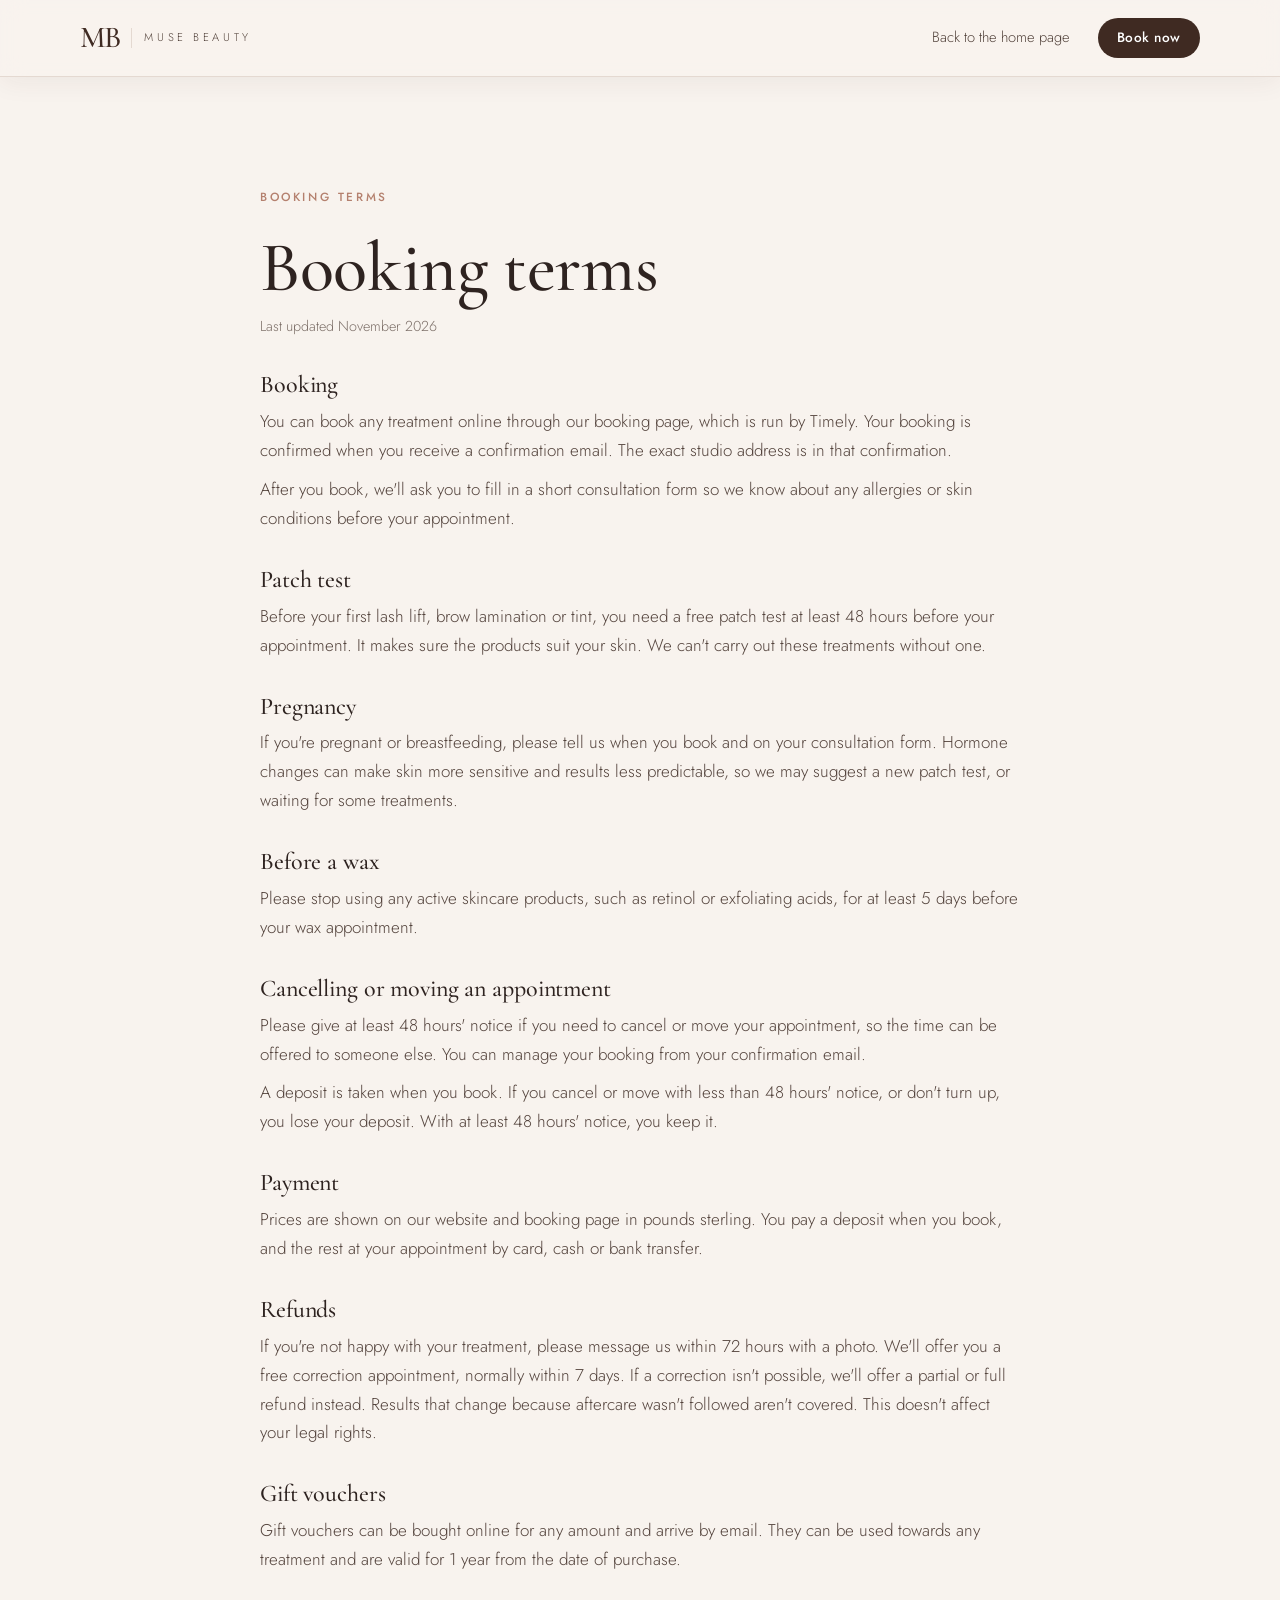
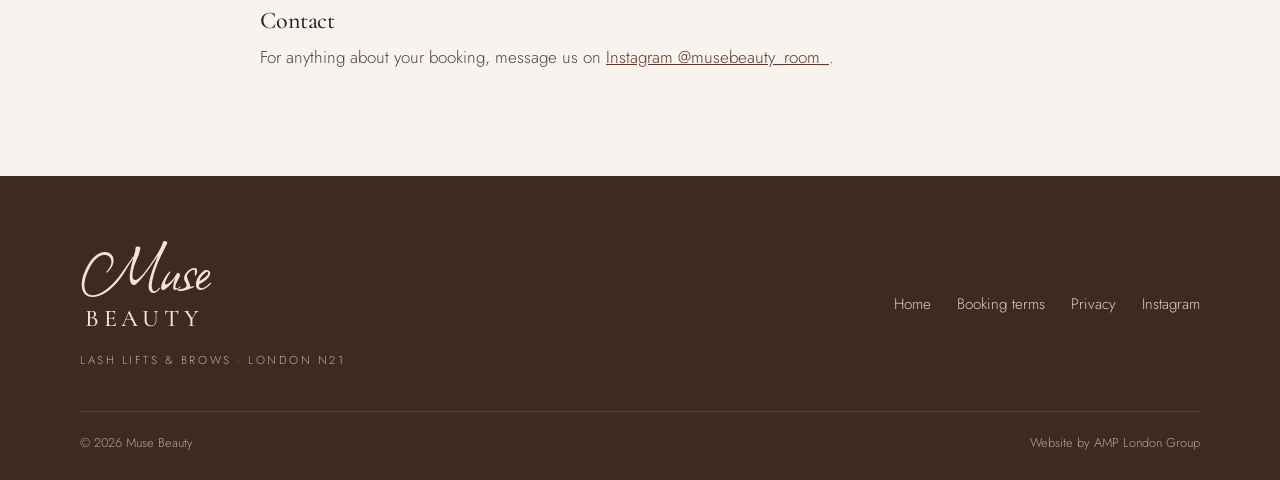
==== booking-terms.html @ 74c3582d "Muse Beauty website: first live version Co-Authored-By: Claude Opus 5.5 <noreply@anthropic.com>" ====
<!doctype html>
<html lang="en-GB">
<head>
<meta charset="utf-8">
<meta name="viewport" content="width=device-width, initial-scale=1">
<title>Booking terms | Muse Beauty</title>
<meta name="description" content="Booking, patch test, cancellation and gift voucher terms for Muse Beauty, London N21.">
<link rel="canonical" href="https://musebeautyroom.co.uk/booking-terms.html">
<meta property="og:url" content="https://musebeautyroom.co.uk/booking-terms.html">
<meta name="theme-color" content="#F8F3EE">
<link rel="icon" href="assets/favicon.svg" type="image/svg+xml">
<link rel="preconnect" href="https://fonts.googleapis.com">
<link rel="preconnect" href="https://fonts.gstatic.com" crossorigin>
<link href="https://fonts.googleapis.com/css2?family=Allison&family=Cormorant+Garamond:ital,wght@0,500;0,600;1,500&family=Jost:wght@300;400;500&display=swap" rel="stylesheet">
<link rel="stylesheet" href="css/style.css">
</head>
<body class="legal-page">
<header class="site-header is-scrolled">
  <div class="wrap header-in">
    <a class="brand" href="index.html" aria-label="Muse Beauty, home">
      <span class="mono" aria-hidden="true">MB</span>
      <span class="brand-name">Muse Beauty</span>
    </a>
    <nav class="legal-nav" aria-label="Main"><a href="index.html">Back to the home page</a></nav>
    <a class="btn btn-dark btn-sm" href="https://bookings.gettimely.com/musebeauty1/bb/book" target="_blank" rel="noopener">Book now</a>
  </div>
</header>
<main class="section legal">
  <div class="wrap narrow">
    <span class="eyebrow">Booking terms</span>
    <h1>Booking terms</h1>
    <p class="updated">Last updated November 2026</p>

    <h2>Booking</h2>
    <p>You can book any treatment online through our booking page, which is run by Timely. Your booking is confirmed when you receive a confirmation email. The exact studio address is in that confirmation.</p>
    <p>After you book, we'll ask you to fill in a short consultation form so we know about any allergies or skin conditions before your appointment.</p>

    <h2>Patch test</h2>
    <p>Before your first lash lift, brow lamination or tint, you need a free patch test at least 48 hours before your appointment. It makes sure the products suit your skin. We can't carry out these treatments without one.</p>

    <h2>Pregnancy</h2>
    <p>If you're pregnant or breastfeeding, please tell us when you book and on your consultation form. Hormone changes can make skin more sensitive and results less predictable, so we may suggest a new patch test, or waiting for some treatments.</p>

    <h2>Before a wax</h2>
    <p>Please stop using any active skincare products, such as retinol or exfoliating acids, for at least 5 days before your wax appointment.</p>

    <h2>Cancelling or moving an appointment</h2>
    <p>Please give at least 48 hours' notice if you need to cancel or move your appointment, so the time can be offered to someone else. You can manage your booking from your confirmation email.</p>
    <p>A deposit is taken when you book. If you cancel or move with less than 48 hours' notice, or don't turn up, you lose your deposit. With at least 48 hours' notice, you keep it.</p>

    <h2>Payment</h2>
    <p>Prices are shown on our website and booking page in pounds sterling. You pay a deposit when you book, and the rest at your appointment by card, cash or bank transfer.</p>

    <h2>Refunds</h2>
    <p>If you're not happy with your treatment, please message us within 72 hours with a photo. We'll offer you a free correction appointment, normally within 7 days. If a correction isn't possible, we'll offer a partial or full refund instead. Results that change because aftercare wasn't followed aren't covered. This doesn't affect your legal rights.</p>

    <h2>Gift vouchers</h2>
    <p>Gift vouchers can be bought online for any amount and arrive by email. They can be used towards any treatment and are valid for 1 year from the date of purchase.</p>

    <h2>Contact</h2>
    <p>For anything about your booking, message us on <a href="https://www.instagram.com/musebeauty_room_" target="_blank" rel="noopener">Instagram @musebeauty_room_</a>.</p>
  </div>
</main>
<footer class="site-footer">
  <div class="wrap footer-in">
    <div class="f-brand">
      <span class="script f-script">Muse</span>
      <span class="serif-cap f-cap">Beauty</span>
      <span class="f-tag">Lash Lifts &amp; Brows · London N21</span>
    </div>
    <nav class="f-links" aria-label="Footer">
      <a href="index.html">Home</a>
      <a href="booking-terms.html">Booking terms</a>
      <a href="privacy.html">Privacy</a>
      <a href="https://www.instagram.com/musebeauty_room_" target="_blank" rel="noopener">Instagram</a>
    </nav>
  </div>
  <div class="wrap f-legal">
    <span>© 2026 Muse Beauty</span>
    <span>Website by AMP London Group</span>
  </div>
</footer>
</body>
</html>
---- css/style.css ----
/* Muse Beauty, draft (Oct 2026). Brand from her logo: greige panel, cocoa script, cream paper.
   Type: Allison (the "Muse" signature), Cormorant Garamond (the BEAUTY capitals), Jost (body).
   Motion: motion-kit/ (data-motion labels). Everything is visible without JS or with reduced motion. */

:root {
  --cream: #F8F3EE;
  --paper: #FFFDFB;
  --linen: #F1E9E2;
  --greige: #D3C8C0;
  --taupe: #A08E82;
  --mocha: #5B3A2C;
  --cocoa: #3F2A22;
  --ink: #2E2320;
  --body: #54443D;
  --blush: #F3E3DC;
  --rose: #B4806E;
  --line: #E4D9D1;

  --wash-a: rgba(211, 200, 192, 0.85);
  --wash-b: rgba(234, 205, 193, 0.55);
  --motion-ring: rgba(91, 58, 44, 0.35);

  --script: "Allison", "Brush Script MT", cursive;
  --serif: "Cormorant Garamond", "Iowan Old Style", Georgia, serif;
  --sans: "Jost", -apple-system, "Segoe UI", Roboto, sans-serif;

  --header-h: 76px;
  --radius: 18px;
  --shadow: 0 18px 50px rgba(63, 42, 34, 0.10);
}

* { margin: 0; padding: 0; box-sizing: border-box; }
html { scroll-behavior: smooth; scroll-padding-top: calc(var(--header-h) + 12px); }
@media (prefers-reduced-motion: reduce) { html { scroll-behavior: auto; } }
body { font-family: var(--sans); font-weight: 300; font-size: 1.0625rem; line-height: 1.7; color: var(--body); background: var(--cream); -webkit-font-smoothing: antialiased; }
img { max-width: 100%; display: block; }
a { color: inherit; }
b, strong { font-weight: 500; color: var(--ink); }

.wrap { width: min(1120px, 100% - 40px); margin-inline: auto; }
.wrap.narrow { width: min(760px, 100% - 40px); }
.center { text-align: center; }
.skip { position: absolute; left: -999px; top: 8px; background: var(--cocoa); color: #fff; padding: 8px 14px; border-radius: 8px; z-index: 100; }
.skip:focus { left: 12px; }
:focus-visible { outline: 2px solid var(--mocha); outline-offset: 3px; border-radius: 4px; }

h1, h2, h3 { font-family: var(--serif); font-weight: 500; color: var(--ink); line-height: 1.12; letter-spacing: -0.005em; }
h1 { font-size: clamp(2.6rem, 6vw, 4.4rem); }
h1 em, h2 em { font-style: italic; color: var(--mocha); }
h2 { font-size: clamp(2.1rem, 4vw, 3rem); }
h3 { font-size: 1.45rem; }

.eyebrow { display: inline-block; font-size: 0.74rem; font-weight: 500; letter-spacing: 0.22em; text-transform: uppercase; color: var(--rose); margin-bottom: 14px; }
.lede { font-size: 1.16rem; max-width: 34em; margin-top: 20px; }
.small { font-size: 0.85rem; opacity: 0.8; }

/* buttons */
.btn { display: inline-flex; align-items: center; justify-content: center; gap: 8px; min-height: 48px; padding: 0 26px; border-radius: 999px; font: 500 0.95rem/1 var(--sans); letter-spacing: 0.04em; text-decoration: none; border: 1px solid transparent; transition: background 0.25s ease, color 0.25s ease, border-color 0.25s ease, transform 0.25s ease; cursor: pointer; }
.btn-dark { background: var(--cocoa); color: #fff; }
.btn-dark:hover { background: var(--mocha); transform: translateY(-1px); }
.btn-line { border-color: var(--cocoa); color: var(--cocoa); background: transparent; }
.btn-line:hover { background: var(--cocoa); color: #fff; }
.btn-sm { min-height: 40px; padding: 0 18px; font-size: 0.85rem; }
.cta-row { display: flex; flex-wrap: wrap; gap: 12px; margin-top: 30px; }
.text-link { display: inline-flex; gap: 8px; margin-top: 18px; color: var(--mocha); font-weight: 500; text-decoration: none; border-bottom: 1px solid currentColor; padding-bottom: 2px; }

/* header */
.site-header { position: sticky; top: 0; z-index: 50; background: rgba(248, 243, 238, 0.86); backdrop-filter: saturate(140%) blur(12px); -webkit-backdrop-filter: saturate(140%) blur(12px); border-bottom: 1px solid transparent; transition: border-color 0.3s ease, box-shadow 0.3s ease; }
.site-header.is-scrolled { border-bottom-color: var(--line); box-shadow: 0 6px 24px rgba(63, 42, 34, 0.06); }
.header-in { height: var(--header-h); display: flex; align-items: center; gap: 28px; }
.brand { display: flex; align-items: center; gap: 12px; text-decoration: none; margin-right: auto; }
.mono { font-family: var(--serif); font-weight: 500; font-size: 1.9rem; letter-spacing: -0.06em; color: var(--cocoa); line-height: 1; }
.brand-name { font-size: 0.7rem; letter-spacing: 0.32em; text-transform: uppercase; color: var(--body); padding-left: 12px; border-left: 1px solid var(--line); }
.nav { display: flex; gap: 26px; }
.nav a { text-decoration: none; font-size: 0.92rem; color: var(--body); position: relative; padding: 6px 0; }
.nav a::after { content: ""; position: absolute; left: 0; right: 0; bottom: 0; height: 1px; background: var(--mocha); transform: scaleX(0); transform-origin: left; transition: transform 0.3s ease; }
.nav a:hover::after { transform: scaleX(1); }
.nav-toggle { display: none; width: 44px; height: 44px; border: 1px solid var(--line); border-radius: 50%; background: transparent; position: relative; cursor: pointer; }
.nav-toggle span { position: absolute; left: 13px; right: 13px; height: 1.5px; background: var(--cocoa); transition: transform 0.3s ease, top 0.3s ease; }
.nav-toggle span:first-child { top: 18px; } .nav-toggle span:last-child { top: 25px; }
.nav-toggle[aria-expanded="true"] span:first-child { top: 21px; transform: rotate(45deg); }
.nav-toggle[aria-expanded="true"] span:last-child { top: 21px; transform: rotate(-45deg); }

/* hero */
.hero { position: relative; overflow: hidden; background: radial-gradient(800px 480px at 85% 0%, #EADFD7 0%, transparent 65%), linear-gradient(180deg, var(--cream), var(--linen)); }
.hero-in { position: relative; z-index: 2; display: grid; grid-template-columns: 1.15fr 0.85fr; gap: 64px; align-items: center; padding-block: 84px 96px; }
.hero h1 { max-width: 12em; }
.hero-note { display: flex; align-items: center; gap: 10px; margin-top: 22px; font-size: 0.92rem; }
.hero-note .dot { width: 8px; height: 8px; border-radius: 50%; background: var(--rose); flex-shrink: 0; }

.hero-card { aspect-ratio: 4 / 5; border-radius: 220px 220px var(--radius) var(--radius); background: linear-gradient(160deg, #E6DCD5 0%, var(--greige) 100%); box-shadow: var(--shadow); padding: 18px; }
.card-inner { height: 100%; border-radius: 210px 210px 12px 12px; border: 1px solid rgba(255, 255, 255, 0.55); display: flex; flex-direction: column; align-items: center; justify-content: center; text-align: center; color: var(--mocha); padding: 24px; }
.card-eyebrow { font-size: 0.72rem; letter-spacing: 0.28em; text-transform: uppercase; color: var(--cocoa); margin-bottom: 10px; }
.script { font-family: var(--script); font-size: clamp(5rem, 9vw, 7.4rem); line-height: 0.8; color: var(--mocha); }
.serif-cap { font-family: var(--serif); font-weight: 500; font-size: clamp(1.9rem, 3.4vw, 2.6rem); letter-spacing: 0.2em; text-transform: uppercase; color: var(--mocha); margin-top: 6px; padding-left: 0.2em; }
.lash { width: 72%; max-width: 230px; margin-top: 30px; color: var(--mocha); opacity: 0.85; }

/* sections */
.section { padding-block: 104px; }
.section.linen { background: var(--linen); }
.section.blush { background: var(--blush); }
.section-head { margin-bottom: 52px; max-width: 640px; }
.section-head.center { margin-inline: auto; text-align: center; }
.section-head .sub { margin-top: 12px; }

/* treatment menu */
.menu-grid { display: grid; grid-template-columns: 1fr 1fr; gap: 28px; }
.menu-col { background: var(--paper); border: 1px solid var(--line); border-radius: var(--radius); padding: 36px 36px 22px; }
.menu-title { margin-bottom: 6px; }
.script-sm { font-family: var(--script); font-weight: 400; font-size: 3.6rem; line-height: 1; color: var(--mocha); }
.menu { list-style: none; }
.menu li { display: grid; grid-template-columns: 1fr auto; column-gap: 18px; align-items: center; padding: 20px 0; border-top: 1px solid var(--line); }
.menu li:first-child { border-top: none; }
.m-main { display: flex; flex-wrap: wrap; align-items: baseline; justify-content: space-between; gap: 4px 14px; }
.m-name { font-family: var(--serif); font-size: 1.32rem; font-weight: 600; color: var(--ink); }
.m-meta { font-size: 0.9rem; white-space: nowrap; }
.m-meta b { font-size: 1.02rem; }
.m-desc { grid-column: 1; font-size: 0.93rem; margin-top: 4px; }
.m-book { grid-column: 2; grid-row: 1 / span 2; align-self: center; display: inline-flex; align-items: center; min-height: 40px; padding: 0 18px; border-radius: 999px; border: 1px solid var(--cocoa); color: var(--cocoa); text-decoration: none; font-weight: 500; font-size: 0.85rem; letter-spacing: 0.05em; transition: background 0.25s ease, color 0.25s ease; }
.m-book:hover { background: var(--cocoa); color: #fff; }

.extras { display: grid; grid-template-columns: 1fr 1fr; gap: 20px; margin-top: 28px; }
.extra { display: flex; flex-direction: column; gap: 6px; padding: 26px 30px; border-radius: var(--radius); background: var(--blush); text-decoration: none; transition: transform 0.3s ease, box-shadow 0.3s ease; }
.extra:hover { transform: translateY(-3px); box-shadow: var(--shadow); }
.x-tag { font-size: 0.72rem; letter-spacing: 0.2em; text-transform: uppercase; color: var(--rose); font-weight: 500; }
.x-name { font-family: var(--serif); font-size: 1.6rem; font-weight: 600; color: var(--ink); }
.x-desc { font-size: 0.95rem; }
.x-cta { margin-top: 6px; font-weight: 500; color: var(--mocha); }

/* first visit steps */
.steps { list-style: none; display: grid; grid-template-columns: repeat(3, 1fr); gap: 24px; counter-reset: s; }
.steps li { background: var(--paper); border-radius: var(--radius); padding: 34px 30px; border: 1px solid var(--line); transition: opacity 0.6s ease; }
.steps .n { display: grid; place-items: center; width: 46px; height: 46px; border-radius: 50%; background: var(--cocoa); color: #fff; font-family: var(--serif); font-size: 1.35rem; margin-bottom: 18px; }
.steps h3 { margin-bottom: 8px; }
.steps p { font-size: 0.97rem; }
html.amp-motion .steps > :not(.is-lit) { opacity: 0.45; }

/* about */
.about-in { display: grid; grid-template-columns: 0.8fr 1.2fr; gap: 72px; align-items: center; }
.about-photo { aspect-ratio: 4 / 5; border-radius: var(--radius); background: linear-gradient(160deg, var(--linen), var(--greige)); display: flex; flex-direction: column; align-items: center; justify-content: center; gap: 10px; color: var(--mocha); }
.ph-mono { font-family: var(--serif); font-size: 4.4rem; letter-spacing: -0.06em; line-height: 1; opacity: 0.7; }
.ph-note { font-size: 0.78rem; letter-spacing: 0.2em; text-transform: uppercase; opacity: 0.7; }
.about-copy p + p { margin-top: 14px; }
.about-copy h2 { margin-bottom: 18px; }
.sign { font-family: var(--script); font-size: 3.4rem; line-height: 1; color: var(--mocha); margin-top: 16px !important; }

/* gallery (placeholders until her photos are supplied) */
.gallery { display: grid; grid-template-columns: repeat(3, 1fr); gap: 16px; }
.g-tile { aspect-ratio: 1; border-radius: 14px; background: linear-gradient(150deg, #FBF4F0, var(--greige)); display: flex; align-items: flex-end; padding: 16px; }
.g-tile span { font-size: 0.74rem; letter-spacing: 0.16em; text-transform: uppercase; color: var(--cocoa); background: rgba(255, 253, 251, 0.85); padding: 6px 12px; border-radius: 999px; }
.gallery-link { margin-top: 34px; }

/* faq */
.faq details { border-top: 1px solid var(--line); }
.faq details:last-child { border-bottom: 1px solid var(--line); }
.faq summary { list-style: none; cursor: pointer; padding: 22px 44px 22px 0; position: relative; font-family: var(--serif); font-size: 1.32rem; font-weight: 600; color: var(--ink); }
.faq summary::-webkit-details-marker { display: none; }
.faq summary::after { content: ""; position: absolute; right: 6px; top: 50%; width: 12px; height: 12px; border-right: 1.5px solid var(--mocha); border-bottom: 1.5px solid var(--mocha); transform: translateY(-70%) rotate(45deg); transition: transform 0.3s ease; }
.faq details[open] summary::after { transform: translateY(-30%) rotate(225deg); }
.faq details > p, .faq details > ul { padding: 0 0 22px; }
.faq ul { padding-left: 20px !important; }
.faq li + li { margin-top: 6px; }

/* visit */
.visit-in { display: grid; grid-template-columns: 1.1fr 0.9fr; gap: 64px; align-items: start; }
.visit-in h2 { margin-bottom: 16px; }
.hours { background: var(--paper); border: 1px solid var(--line); border-radius: var(--radius); padding: 32px 34px; }
.hours h3 { margin-bottom: 14px; }
.hours ul { list-style: none; }
.hours li { display: flex; justify-content: space-between; padding: 9px 0; border-top: 1px solid var(--line); font-size: 0.97rem; }
.hours li:first-child { border-top: none; }
.hours li.closed { opacity: 0.6; }
.hours .small { margin-top: 12px; }

/* footer */
.site-footer { background: var(--cocoa); color: rgba(255, 255, 255, 0.78); padding-top: 64px; }
.footer-in { display: flex; justify-content: space-between; align-items: center; gap: 32px; flex-wrap: wrap; padding-bottom: 40px; }
.f-brand { display: flex; flex-direction: column; align-items: flex-start; }
.f-script { color: #F1E4DC; font-size: 4.6rem; }
.f-cap { color: #F1E4DC; font-size: 1.5rem; margin-top: 0; }
.f-tag { font-size: 0.72rem; letter-spacing: 0.22em; text-transform: uppercase; margin-top: 12px; opacity: 0.8; }
.f-links { display: flex; flex-wrap: wrap; gap: 10px 26px; }
.f-links a { text-decoration: none; font-size: 0.95rem; }
.f-links a:hover { color: #fff; }
.f-legal { display: flex; justify-content: space-between; flex-wrap: wrap; gap: 10px; border-top: 1px solid rgba(255, 255, 255, 0.14); padding-block: 20px 26px; font-size: 0.8rem; opacity: 0.75; }

/* mobile booking bar */
.book-bar { display: none; }

@media (max-width: 960px) {
  .nav { display: none; position: absolute; top: var(--header-h); left: 0; right: 0; flex-direction: column; gap: 0; background: var(--cream); border-bottom: 1px solid var(--line); padding: 8px 20px 18px; box-shadow: 0 16px 30px rgba(63, 42, 34, 0.08); }
  .nav.is-open { display: flex; }
  .nav a { padding: 14px 0; font-size: 1.05rem; border-bottom: 1px solid var(--line); }
  .nav a::after { display: none; }
  .nav-toggle { display: block; }
  .header-in > .btn { display: none; }
  .hero-in { grid-template-columns: 1fr; gap: 44px; padding-block: 52px 70px; }
  .hero-card { max-width: 360px; width: 100%; margin-inline: auto; }
  .menu-grid, .extras, .steps, .about-in, .visit-in { grid-template-columns: 1fr; }
  .about-in { gap: 40px; } .about-photo { max-width: 420px; }
  .visit-in { gap: 36px; }
  .gallery { grid-template-columns: repeat(2, 1fr); }
  .section { padding-block: 76px; }
  .book-bar { display: block; position: fixed; left: 0; right: 0; bottom: 0; z-index: 40; padding: 10px 16px calc(10px + env(safe-area-inset-bottom)); background: rgba(248, 243, 238, 0.94); backdrop-filter: blur(10px); -webkit-backdrop-filter: blur(10px); border-top: 1px solid var(--line); }
  .book-bar .btn { width: 100%; }
  body { padding-bottom: 76px; }
}
@media (max-width: 560px) {
  :root { --header-h: 66px; }
  .brand-name { display: none; }
  .menu-col { padding: 26px 22px 14px; }
  .menu li { grid-template-columns: 1fr; }
  .m-book { grid-column: 1; grid-row: auto; justify-self: start; margin-top: 12px; }
  .script-sm { font-size: 3.1rem; }
  .hours { padding: 26px 22px; }
}

/* Gift vouchers (added 14 Nov 2026) */
.voucher-in { display: grid; grid-template-columns: 1.1fr 0.9fr; gap: 64px; align-items: center; }
.voucher-copy h2 { margin-bottom: 16px; }
.voucher-copy p { margin-bottom: 28px; max-width: 46ch; }
.voucher-card { aspect-ratio: 1.6; border-radius: var(--radius); background: linear-gradient(135deg, var(--greige), var(--blush)); box-shadow: var(--shadow); display: flex; flex-direction: column; align-items: center; justify-content: center; gap: 4px; color: var(--cocoa); position: relative; }
.voucher-card::before { content: ""; position: absolute; inset: 12px; border: 1px solid rgba(63, 42, 34, 0.25); border-radius: calc(var(--radius) - 8px); }
.v-script { font-family: var(--script); font-size: 4.2rem; line-height: 0.8; }
.v-cap { font-family: var(--serif); letter-spacing: 0.45em; font-size: 0.95rem; margin-right: -0.45em; }
.v-rule { width: 56px; height: 1px; background: var(--mocha); margin: 14px 0 10px; opacity: 0.6; }
.v-label { font-size: 0.85rem; letter-spacing: 0.08em; }
.v-amount { font-family: var(--serif); font-size: 1.5rem; font-weight: 600; }
@media (max-width: 960px) { .voucher-in { grid-template-columns: 1fr; gap: 36px; } .voucher-card { max-width: 420px; } }

/* Legal pages (added 14 Nov 2026) */
.legal-page .site-header { position: sticky; top: 0; }
.legal-nav { margin-left: auto; font-size: 0.92rem; }
.legal-nav a { text-decoration: none; }
.legal-nav a:hover { text-decoration: underline; }
.legal h1 { margin: 8px 0 6px; }
.legal h2 { font-size: 1.5rem; margin: 34px 0 8px; }
.legal p + p { margin-top: 10px; }
.legal .updated { font-size: 0.9rem; opacity: 0.75; }
.legal a { color: var(--mocha); }
.tbc { background: #FFE9A8; color: var(--ink); padding: 1px 6px; border-radius: 4px; font-size: 0.85em; font-weight: 500; }
@media (max-width: 960px) { .legal-nav { display: none; } }
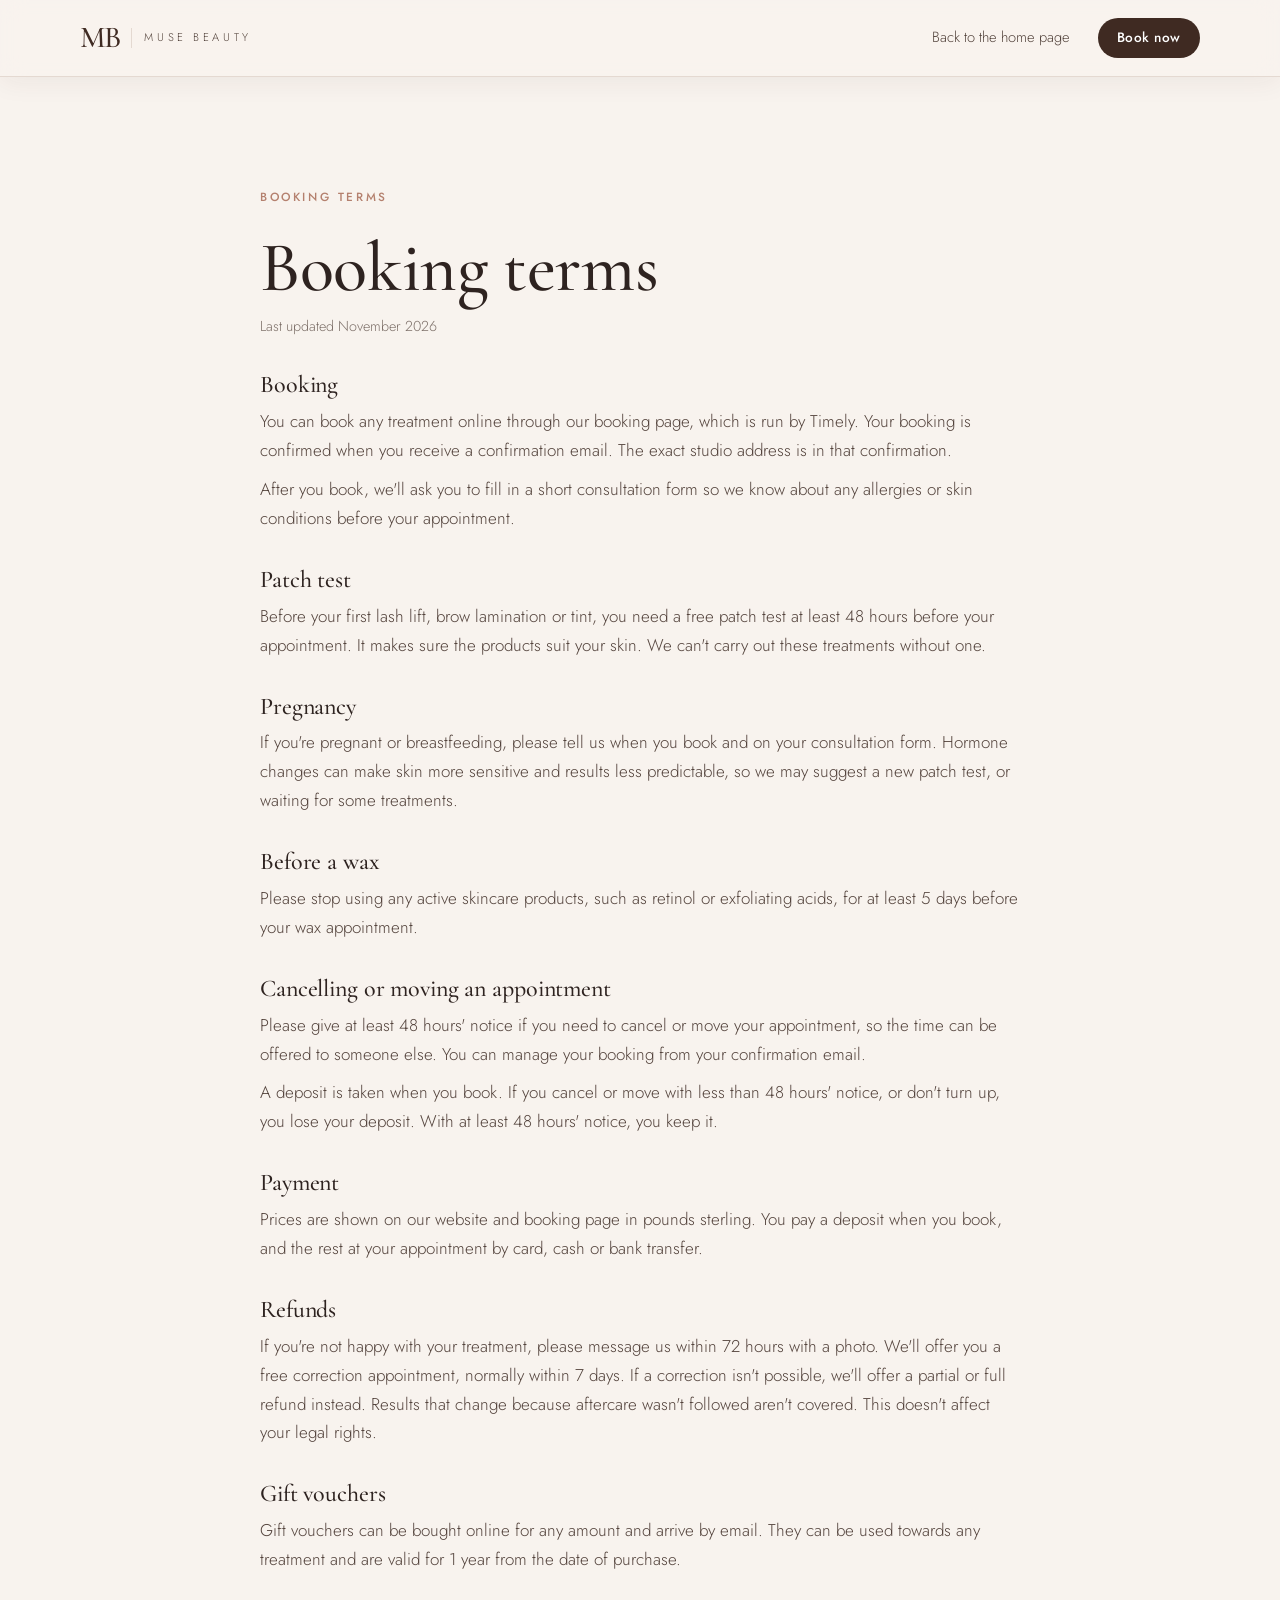
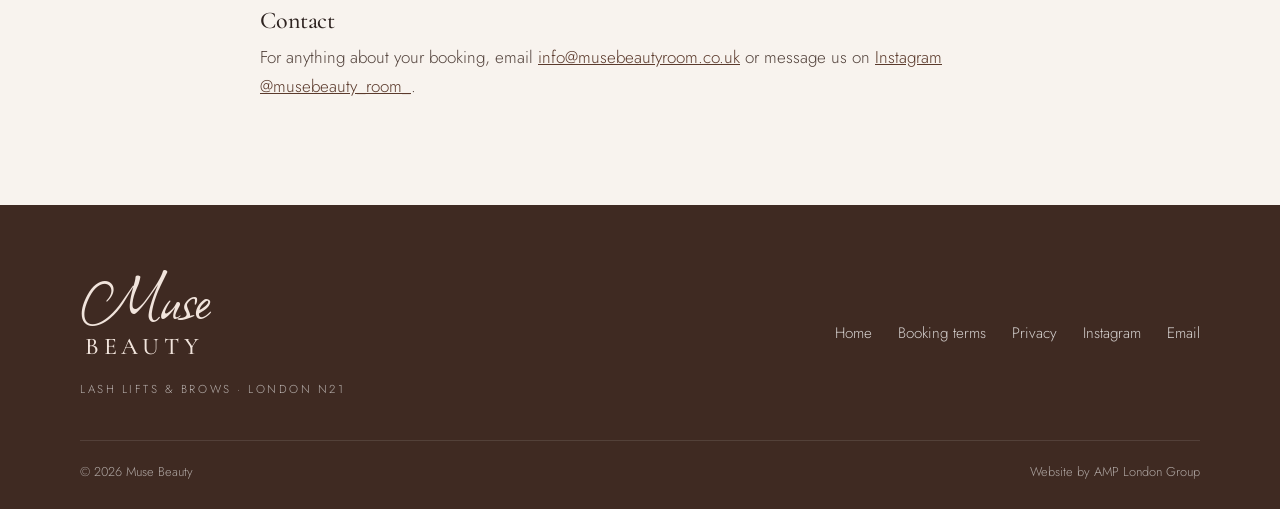
==== commit 1445088a: "Contact email; footer credit (remove draft notice) Co-Authored-By: Claude Opus 5.5 <noreply@anthropi" ====
--- a/booking-terms.html
+++ b/booking-terms.html
@@ -58,7 +58,7 @@
     <p>Gift vouchers can be bought online for any amount and arrive by email. They can be used towards any treatment and are valid for 1 year from the date of purchase.</p>
 
     <h2>Contact</h2>
-    <p>For anything about your booking, message us on <a href="https://www.instagram.com/musebeauty_room_" target="_blank" rel="noopener">Instagram @musebeauty_room_</a>.</p>
+    <p>For anything about your booking, email <a href="mailto:info@musebeautyroom.co.uk">info@musebeautyroom.co.uk</a> or message us on <a href="https://www.instagram.com/musebeauty_room_" target="_blank" rel="noopener">Instagram @musebeauty_room_</a>.</p>
   </div>
 </main>
 <footer class="site-footer">
@@ -73,6 +73,7 @@
       <a href="booking-terms.html">Booking terms</a>
       <a href="privacy.html">Privacy</a>
       <a href="https://www.instagram.com/musebeauty_room_" target="_blank" rel="noopener">Instagram</a>
+      <a href="mailto:info@musebeautyroom.co.uk">Email</a>
     </nav>
   </div>
   <div class="wrap f-legal">
--- a/css/style.css
+++ b/css/style.css
@@ -240,3 +240,5 @@
 .legal a { color: var(--mocha); }
 .tbc { background: #FFE9A8; color: var(--ink); padding: 1px 6px; border-radius: 4px; font-size: 0.85em; font-weight: 500; }
 @media (max-width: 960px) { .legal-nav { display: none; } }
+.contact-line { margin-top: 18px; font-size: 0.97rem; }
+.contact-line a { color: var(--mocha); }
